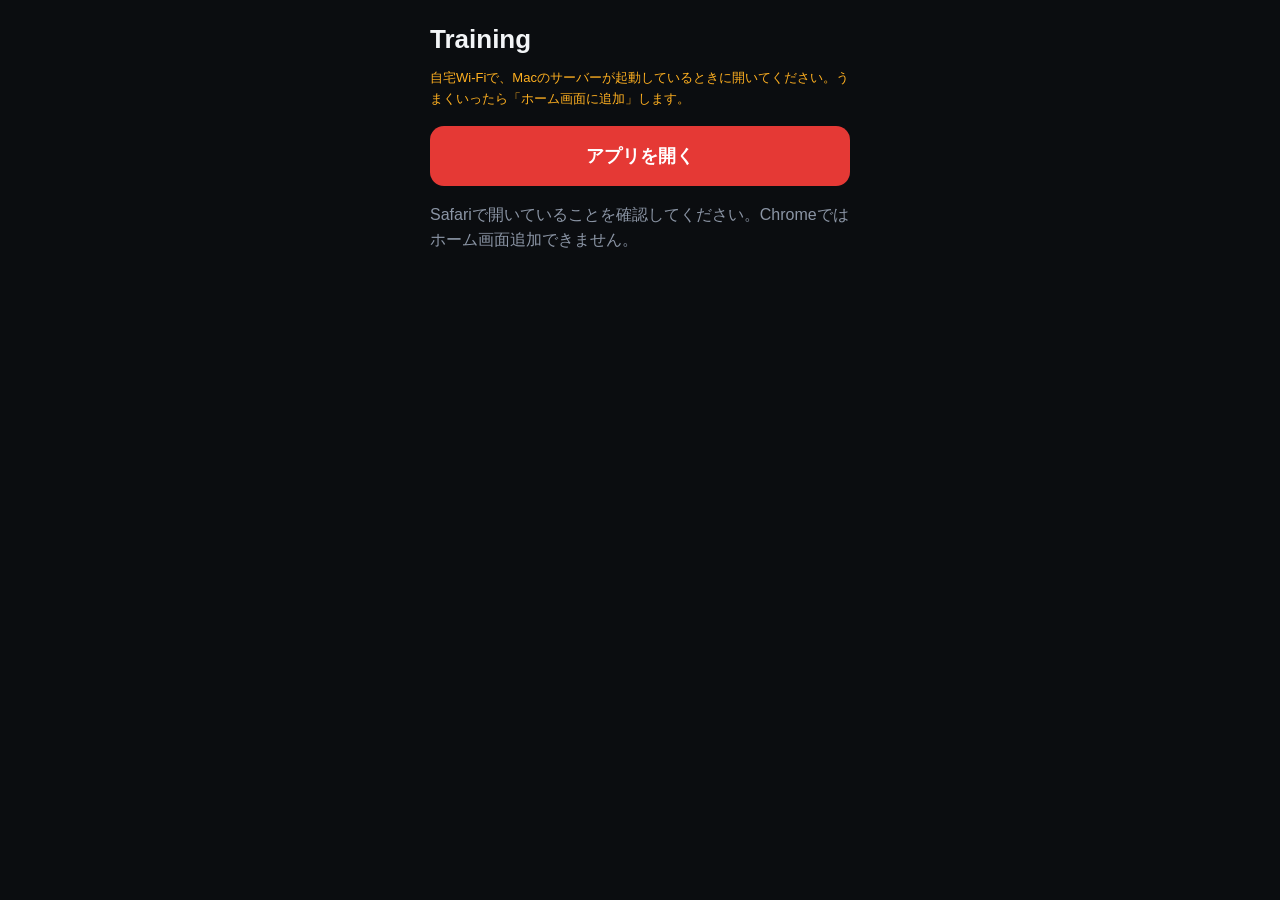
==== open.html @ b48f5858 "Publish Training PWA for iPhone" ====
<!DOCTYPE html>
<html lang="ja">
<head>
  <meta charset="UTF-8" />
  <meta name="viewport" content="width=device-width, initial-scale=1, viewport-fit=cover" />
  <meta name="apple-mobile-web-app-capable" content="yes" />
  <meta name="apple-mobile-web-app-title" content="Training" />
  <link rel="apple-touch-icon" href="./icon-180.png" />
  <title>Training を開く</title>
  <style>
    body { margin:0; background:#0b0d10; color:#f3f5f7; font-family:-apple-system,"Hiragino Sans",sans-serif; padding:24px; }
    main { max-width:420px; margin:0 auto; }
    h1 { font-size:26px; margin:0 0 12px; }
    p { color:#8b95a5; line-height:1.6; }
    a.btn { display:block; text-align:center; background:#e53935; color:#fff; text-decoration:none; font-weight:800; font-size:18px; padding:18px; border-radius:14px; margin:16px 0; }
    .note { font-size:13px; color:#ffb020; }
  </style>
</head>
<body>
  <main>
    <h1>Training</h1>
    <p class="note">自宅Wi-Fiで、Macのサーバーが起動しているときに開いてください。うまくいったら「ホーム画面に追加」します。</p>
    <a class="btn" href="./index.html?v=19&fresh=1">アプリを開く</a>
    <p>Safariで開いていることを確認してください。Chromeではホーム画面追加できません。</p>
  </main>
</body>
</html>
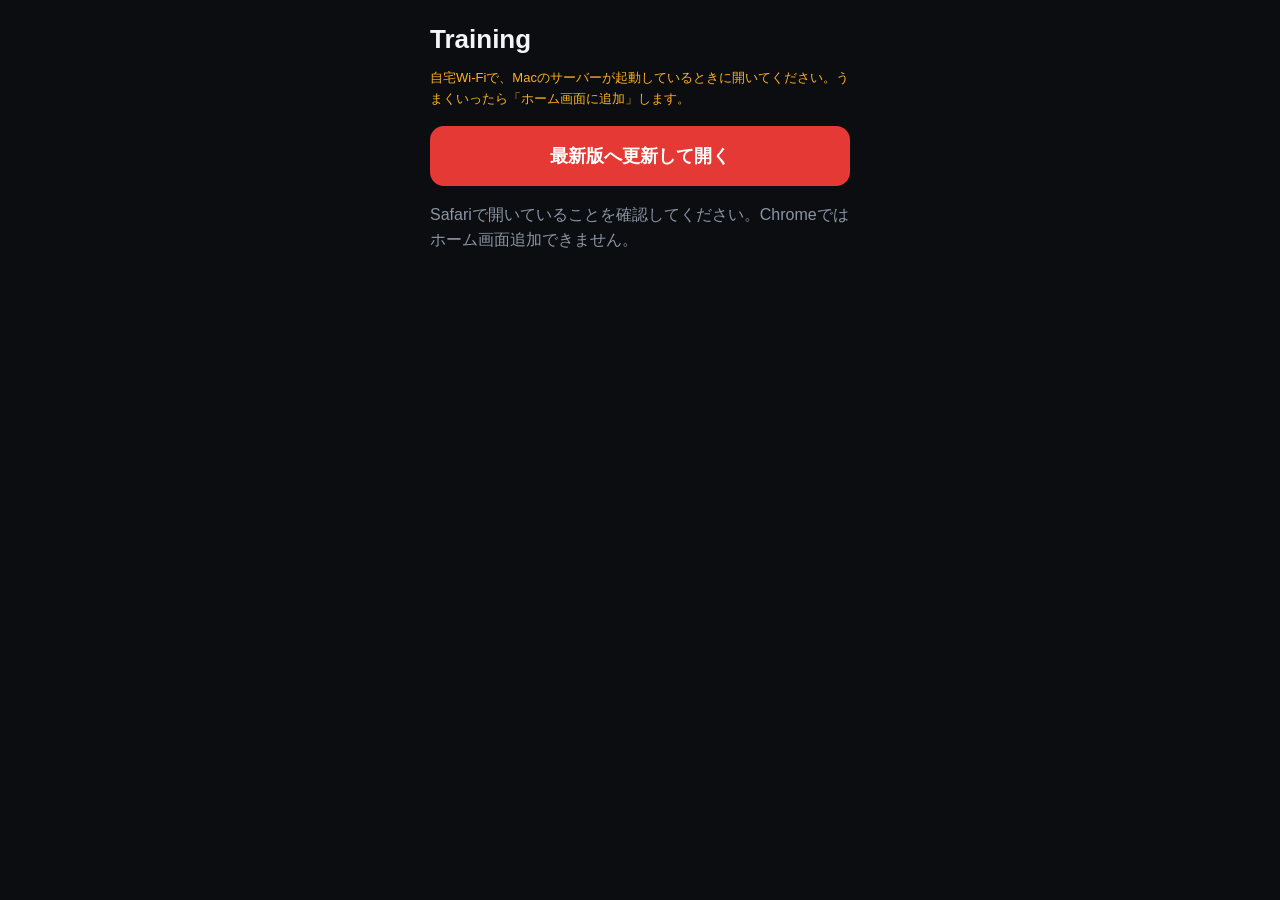
==== commit 6f52048e: "v47: インターネット公開版へ更新（オフライン起動・ランのペース提案・個人情報の除去） - Service Worker をネットワーク優先＋キャッシュ退避に変更し、サーバーに   繋がらなくてもア" ====
--- a/open.html
+++ b/open.html
@@ -20,7 +20,7 @@
   <main>
     <h1>Training</h1>
     <p class="note">自宅Wi-Fiで、Macのサーバーが起動しているときに開いてください。うまくいったら「ホーム画面に追加」します。</p>
-    <a class="btn" href="./index.html?v=19&fresh=1">アプリを開く</a>
+    <a class="btn" href="./update.html?v=47">最新版へ更新して開く</a>
     <p>Safariで開いていることを確認してください。Chromeではホーム画面追加できません。</p>
   </main>
 </body>
